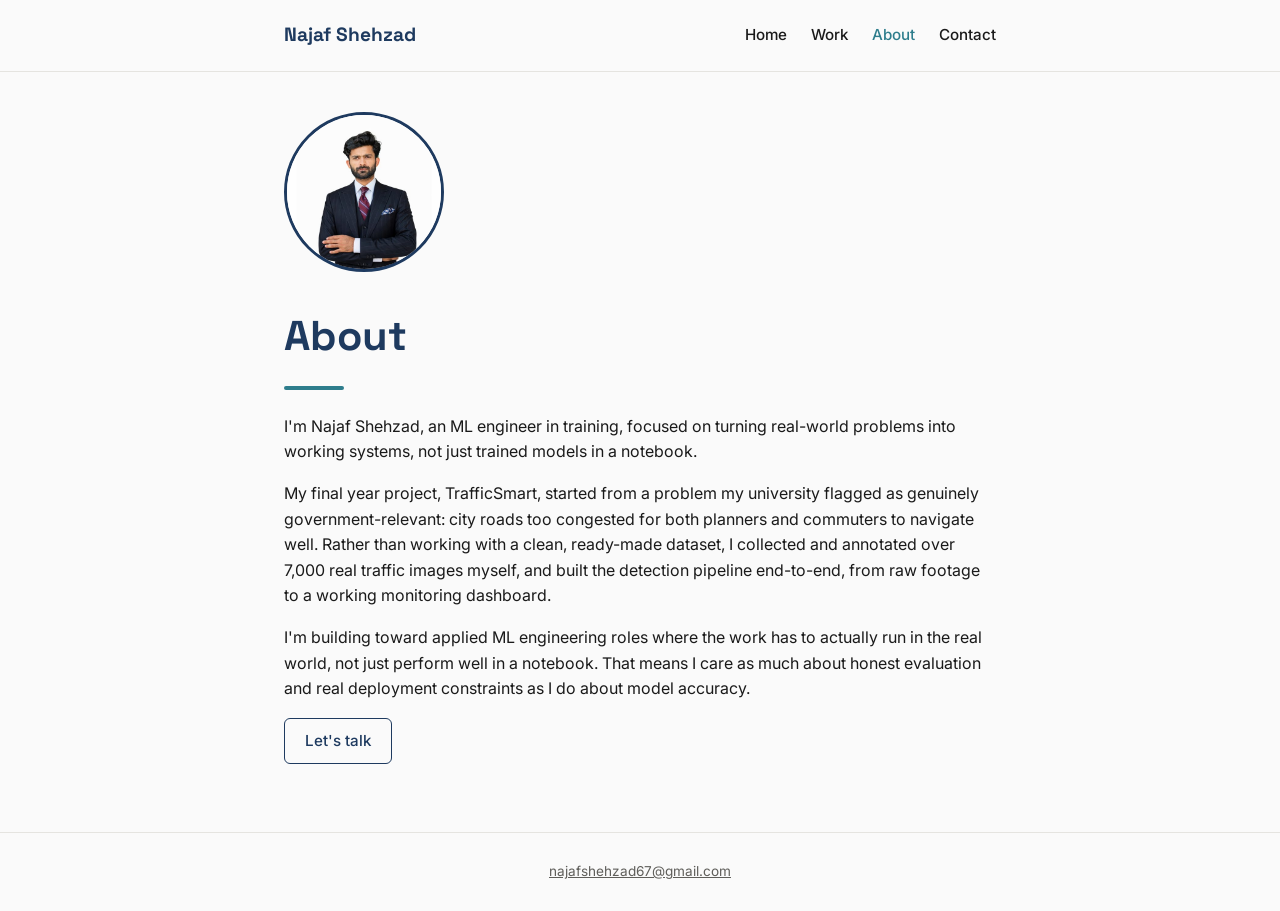
==== about.html @ 1de5ecfd "Add files via upload" ====
<!DOCTYPE html>
<html lang="en">
<head>
<meta charset="UTF-8">
<meta name="viewport" content="width=device-width, initial-scale=1.0">
<title>About — Najaf Shehzad</title>
<link rel="preconnect" href="https://fonts.googleapis.com">
<link href="https://fonts.googleapis.com/css2?family=Space+Grotesk:wght@500;700&family=Inter:wght@400;500&display=swap" rel="stylesheet">
<meta name="description" content="Najaf Shehzad, ML engineer turning real-world problems into working machine learning systems, not just trained models in a notebook.">
<link rel="canonical" href="https://al-najaf.github.io/Najaf-Portfolio/about.html">
<link rel="icon" type="image/png" href="images/favicon-32.png">
<link rel="apple-touch-icon" href="images/favicon-192.png">
<meta property="og:type" content="website">
<meta property="og:title" content="About — Najaf Shehzad">
<meta property="og:description" content="Najaf Shehzad, ML engineer turning real-world problems into working machine learning systems, not just trained models in a notebook.">
<meta property="og:url" content="https://al-najaf.github.io/Najaf-Portfolio/about.html">
<meta property="og:image" content="https://al-najaf.github.io/Najaf-Portfolio/images/social-share.png">
<meta name="twitter:card" content="summary_large_image">
<meta name="twitter:title" content="About — Najaf Shehzad">
<meta name="twitter:description" content="Najaf Shehzad, ML engineer turning real-world problems into working machine learning systems, not just trained models in a notebook.">
<meta name="twitter:image" content="https://al-najaf.github.io/Najaf-Portfolio/images/social-share.png">
<link rel="stylesheet" href="style.css">
</head>
<body>
  <nav>
    <div class="wrap">
      <a class="brand" href="index.html">Najaf Shehzad</a>
      <div class="nav-links">
        <a href="index.html">Home</a>
        <a href="work.html">Work</a>
        <a href="about.html" class="active">About</a>
        <a href="contact.html">Contact</a>
      </div>
    </div>
  </nav>

  <main>
    <div class="wrap">
      <!-- Real photo -->
      <img src="images/profile.jpg" class="about-photo" alt="Photo of Najaf Shehzad">

      <h1>About</h1>
      <div class="accent-line"></div>

      <p>I'm Najaf Shehzad, an ML engineer in training, focused on turning real-world problems into working systems, not just trained models in a notebook.</p>

      <p>My final year project, TrafficSmart, started from a problem my university flagged as genuinely government-relevant: city roads too congested for both planners and commuters to navigate well. Rather than working with a clean, ready-made dataset, I collected and annotated over 7,000 real traffic images myself, and built the detection pipeline end-to-end, from raw footage to a working monitoring dashboard.</p>

      <p>I'm building toward applied ML engineering roles where the work has to actually run in the real world, not just perform well in a notebook. That means I care as much about honest evaluation and real deployment constraints as I do about model accuracy.</p>

      <a class="btn" href="contact.html">Let's talk</a>
    </div>
  </main>

  <footer>
    <div class="wrap">
      <a href="mailto:najafshehzad67@gmail.com" style="color: inherit;">najafshehzad67@gmail.com</a>
    </div>
  </footer>
</body>
</html>
---- style.css ----
:root {
  --bg: #FAFAFA;
  --text: #1A1A1A;
  --main: #1E3A5F;
  --accent: #2E7D8C;
  --muted: #5F5E5A;
}
* { box-sizing: border-box; margin: 0; padding: 0; }
body {
  background: var(--bg);
  color: var(--text);
  font-family: 'Inter', sans-serif;
  line-height: 1.6;
}
.wrap { max-width: 760px; margin: 0 auto; padding: 0 24px; }

/* Nav */
nav {
  border-bottom: 1px solid #E5E4E0;
  padding: 20px 0;
}
nav .wrap {
  display: flex;
  justify-content: space-between;
  align-items: center;
  flex-wrap: wrap;
  gap: 12px;
}
nav .brand {
  font-family: 'Space Grotesk', sans-serif;
  font-weight: 700;
  font-size: 1.2rem;
  color: var(--main);
  text-decoration: none;
}
nav .nav-links { display: flex; gap: 24px; }
nav .nav-links a {
  font-size: 0.95rem;
  color: var(--text);
  text-decoration: none;
  font-weight: 500;
}
nav .nav-links a:hover, nav .nav-links a.active { color: var(--accent); }

/* Headings */
h1 {
  font-family: 'Space Grotesk', sans-serif;
  font-weight: 700;
  font-size: clamp(1.8rem, 5vw, 2.6rem);
  color: var(--main);
  margin-bottom: 12px;
}
h2 {
  font-family: 'Space Grotesk', sans-serif;
  font-weight: 500;
  font-size: 1.3rem;
  color: var(--main);
  margin: 32px 0 12px;
}
p { margin-bottom: 16px; }
.muted { color: var(--muted); }

.accent-line {
  width: 60px;
  height: 4px;
  background: var(--accent);
  border-radius: 2px;
  margin: 16px 0 24px;
}

/* Hero */
.hero { padding: 56px 0 40px; }
.proof-strip {
  display: flex;
  gap: 32px;
  flex-wrap: wrap;
  margin-top: 32px;
  padding-top: 24px;
  border-top: 1px solid #E5E4E0;
}
.proof-strip div { text-align: left; }
.proof-strip .num {
  font-family: 'Space Grotesk', sans-serif;
  font-weight: 700;
  font-size: 1.6rem;
  color: var(--main);
}
.proof-strip .label { font-size: 0.85rem; color: var(--muted); }

/* Buttons */
.btn {
  display: inline-block;
  font-family: 'Inter', sans-serif;
  font-size: 0.95rem;
  font-weight: 500;
  color: var(--main);
  text-decoration: none;
  padding: 10px 20px;
  border: 1.5px solid var(--main);
  border-radius: 6px;
  transition: background 0.15s ease, color 0.15s ease;
}
.btn:hover { background: var(--main); color: #FAFAFA; }
.btn-accent {
  background: var(--accent);
  color: #FAFAFA;
  border-color: var(--accent);
}
.btn-accent:hover { background: #256670; }

/* Case study */
.case-block { margin-bottom: 40px; }
.case-block img {
  max-width: 260px;
  width: 100%;
  display: block;
  margin: 12px auto;
  border-radius: 10px;
  border: 1px solid #E5E4E0;
}
.caption { font-size: 0.85rem; color: var(--muted); font-style: italic; margin-top: -6px; margin-bottom: 20px; text-align: center; }
.image-row { display: flex; gap: 16px; flex-wrap: wrap; justify-content: center; }
.image-row figure { flex: 0 1 180px; margin: 0; }
.image-row .shot {
  width: 100%;
  aspect-ratio: 540 / 1230;
  object-fit: cover;
  object-position: top;
  border-radius: 10px;
  border: 1px solid #E5E4E0;
  display: block;
}
.role-block {
  margin: 28px 0;
  padding: 20px;
  background: #F2F1EC;
  border-radius: 12px;
}
.role-block h3 {
  font-family: 'Space Grotesk', sans-serif;
  font-weight: 500;
  font-size: 1.05rem;
  color: var(--main);
  margin-bottom: 6px;
}
.role-block p.role-desc { font-size: 0.95rem; margin-bottom: 16px; }
.image-row figcaption { font-size: 0.8rem; color: var(--muted); margin-top: 6px; text-align: center; }

/* About */
.about-photo {
  width: 160px;
  height: 160px;
  border-radius: 50%;
  object-fit: cover;
  object-position: 50% 18%;
  border: 3px solid var(--main);
  margin-bottom: 24px;
}
.photo-placeholder {
  width: 160px;
  height: 160px;
  border-radius: 50%;
  background: #E5E4E0;
  display: flex;
  align-items: center;
  justify-content: center;
  color: var(--muted);
  font-size: 0.8rem;
  text-align: center;
  margin-bottom: 24px;
  border: 3px dashed #C5C4C0;
}

/* Contact */
.contact-box {
  text-align: center;
  padding: 40px 24px;
  background: #F2F1EC;
  border-radius: 12px;
  margin-top: 24px;
}
.contact-box .btn { margin-top: 8px; font-size: 1.05rem; padding: 14px 32px; width: 100%; }
.form-field {
  text-align: left;
  margin-bottom: 16px;
}
.form-field label {
  display: block;
  font-size: 0.85rem;
  font-weight: 500;
  color: var(--muted);
  margin-bottom: 6px;
}
.form-field input,
.form-field textarea {
  width: 100%;
  font-family: 'Inter', sans-serif;
  font-size: 1rem;
  color: var(--text);
  background: #FFFFFF;
  border: 1.5px solid #D9D8D3;
  border-radius: 8px;
  padding: 12px 14px;
  resize: vertical;
}
.form-field input:focus,
.form-field textarea:focus {
  outline: none;
  border-color: var(--accent);
}
.form-fallback {
  margin-top: 16px;
  font-size: 0.85rem;
  color: var(--muted);
}
.form-fallback a { color: var(--accent); }
.form-status {
  margin-top: 16px;
  font-size: 0.9rem;
  font-weight: 500;
}
.form-status.success { color: #2E7D5C; }
.form-status.error { color: #B3453D; }

/* Footer */
footer {
  border-top: 1px solid #E5E4E0;
  padding: 28px 0;
  margin-top: 48px;
  text-align: center;
  color: var(--muted);
  font-size: 0.85rem;
}

main { padding: 40px 0 20px; }
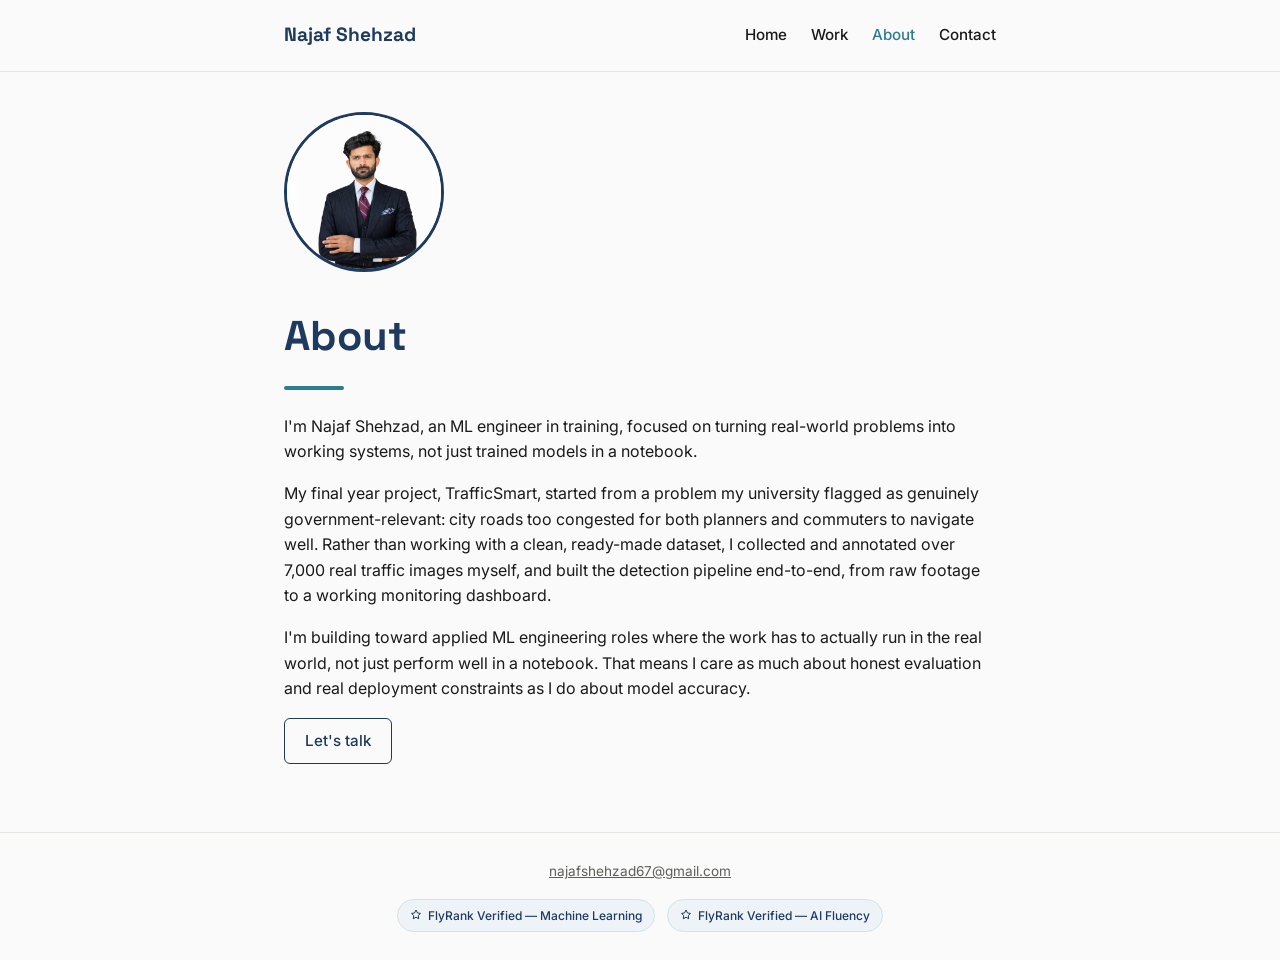
==== commit 70c5c5a9: "Add files via upload" ====
--- a/about.html
+++ b/about.html
@@ -7,18 +7,18 @@
 <link rel="preconnect" href="https://fonts.googleapis.com">
 <link href="https://fonts.googleapis.com/css2?family=Space+Grotesk:wght@500;700&family=Inter:wght@400;500&display=swap" rel="stylesheet">
 <meta name="description" content="Najaf Shehzad, ML engineer turning real-world problems into working machine learning systems, not just trained models in a notebook.">
-<link rel="canonical" href="https://al-najaf.github.io/Najaf-Portfolio/about.html">
+<link rel="canonical" href="https://al-najaf.github.io/about.html">
 <link rel="icon" type="image/png" href="images/favicon-32.png">
 <link rel="apple-touch-icon" href="images/favicon-192.png">
 <meta property="og:type" content="website">
 <meta property="og:title" content="About — Najaf Shehzad">
 <meta property="og:description" content="Najaf Shehzad, ML engineer turning real-world problems into working machine learning systems, not just trained models in a notebook.">
-<meta property="og:url" content="https://al-najaf.github.io/Najaf-Portfolio/about.html">
-<meta property="og:image" content="https://al-najaf.github.io/Najaf-Portfolio/images/social-share.png">
+<meta property="og:url" content="https://al-najaf.github.io/about.html">
+<meta property="og:image" content="https://al-najaf.github.io/images/social-share.png">
 <meta name="twitter:card" content="summary_large_image">
 <meta name="twitter:title" content="About — Najaf Shehzad">
 <meta name="twitter:description" content="Najaf Shehzad, ML engineer turning real-world problems into working machine learning systems, not just trained models in a notebook.">
-<meta name="twitter:image" content="https://al-najaf.github.io/Najaf-Portfolio/images/social-share.png">
+<meta name="twitter:image" content="https://al-najaf.github.io/images/social-share.png">
 <link rel="stylesheet" href="style.css">
 </head>
 <body>
@@ -56,6 +56,17 @@
     <div class="wrap">
       <a href="mailto:najafshehzad67@gmail.com" style="color: inherit;">najafshehzad67@gmail.com</a>
     </div>
+        <div class="badges">
+        <a class="credential-badge" href="https://internship.flyrank.ai/verify?id=FR-D11-4C1D6-2CB17&first_name=Najaf" target="_blank" rel="noopener">
+          <svg width="12" height="12" viewBox="0 0 24 24" fill="none" stroke="currentColor" stroke-width="2"><path d="M12 2l3 6 6 .9-4.5 4.4 1 6.2-5.5-3-5.5 3 1-6.2L3 8.9 9 8z"/></svg>
+          FlyRank Verified — Machine Learning
+        </a>
+        <a class="credential-badge" href="https://internship.flyrank.ai/verify?id=FR-D11-B580F-D77F4&first_name=Najaf" target="_blank" rel="noopener">
+          <svg width="12" height="12" viewBox="0 0 24 24" fill="none" stroke="currentColor" stroke-width="2"><path d="M12 2l3 6 6 .9-4.5 4.4 1 6.2-5.5-3-5.5 3 1-6.2L3 8.9 9 8z"/></svg>
+          FlyRank Verified — AI Fluency
+        </a>
+      </div>
   </footer>
+  <script data-goatcounter="https://najafshehzad.goatcounter.com/count" async src="//gc.zgo.at/count.js"></script>
 </body>
 </html>
--- a/style.css
+++ b/style.css
@@ -231,5 +231,32 @@
   color: var(--muted);
   font-size: 0.85rem;
 }
+.badges {
+  display: flex;
+  gap: 12px;
+  justify-content: center;
+  flex-wrap: wrap;
+  margin-top: 16px;
+}
+.credential-badge {
+  display: inline-flex;
+  align-items: center;
+  gap: 6px;
+  font-family: 'Inter', sans-serif;
+  font-size: 0.75rem;
+  font-weight: 500;
+  color: var(--main);
+  background: #EEF3F7;
+  border: 1px solid #D7E1E9;
+  border-radius: 20px;
+  padding: 6px 12px;
+  text-decoration: none;
+}
+.credential-badge:hover {
+  background: var(--main);
+  color: #FAFAFA;
+  border-color: var(--main);
+}
+.credential-badge svg { flex-shrink: 0; }
 
 main { padding: 40px 0 20px; }
